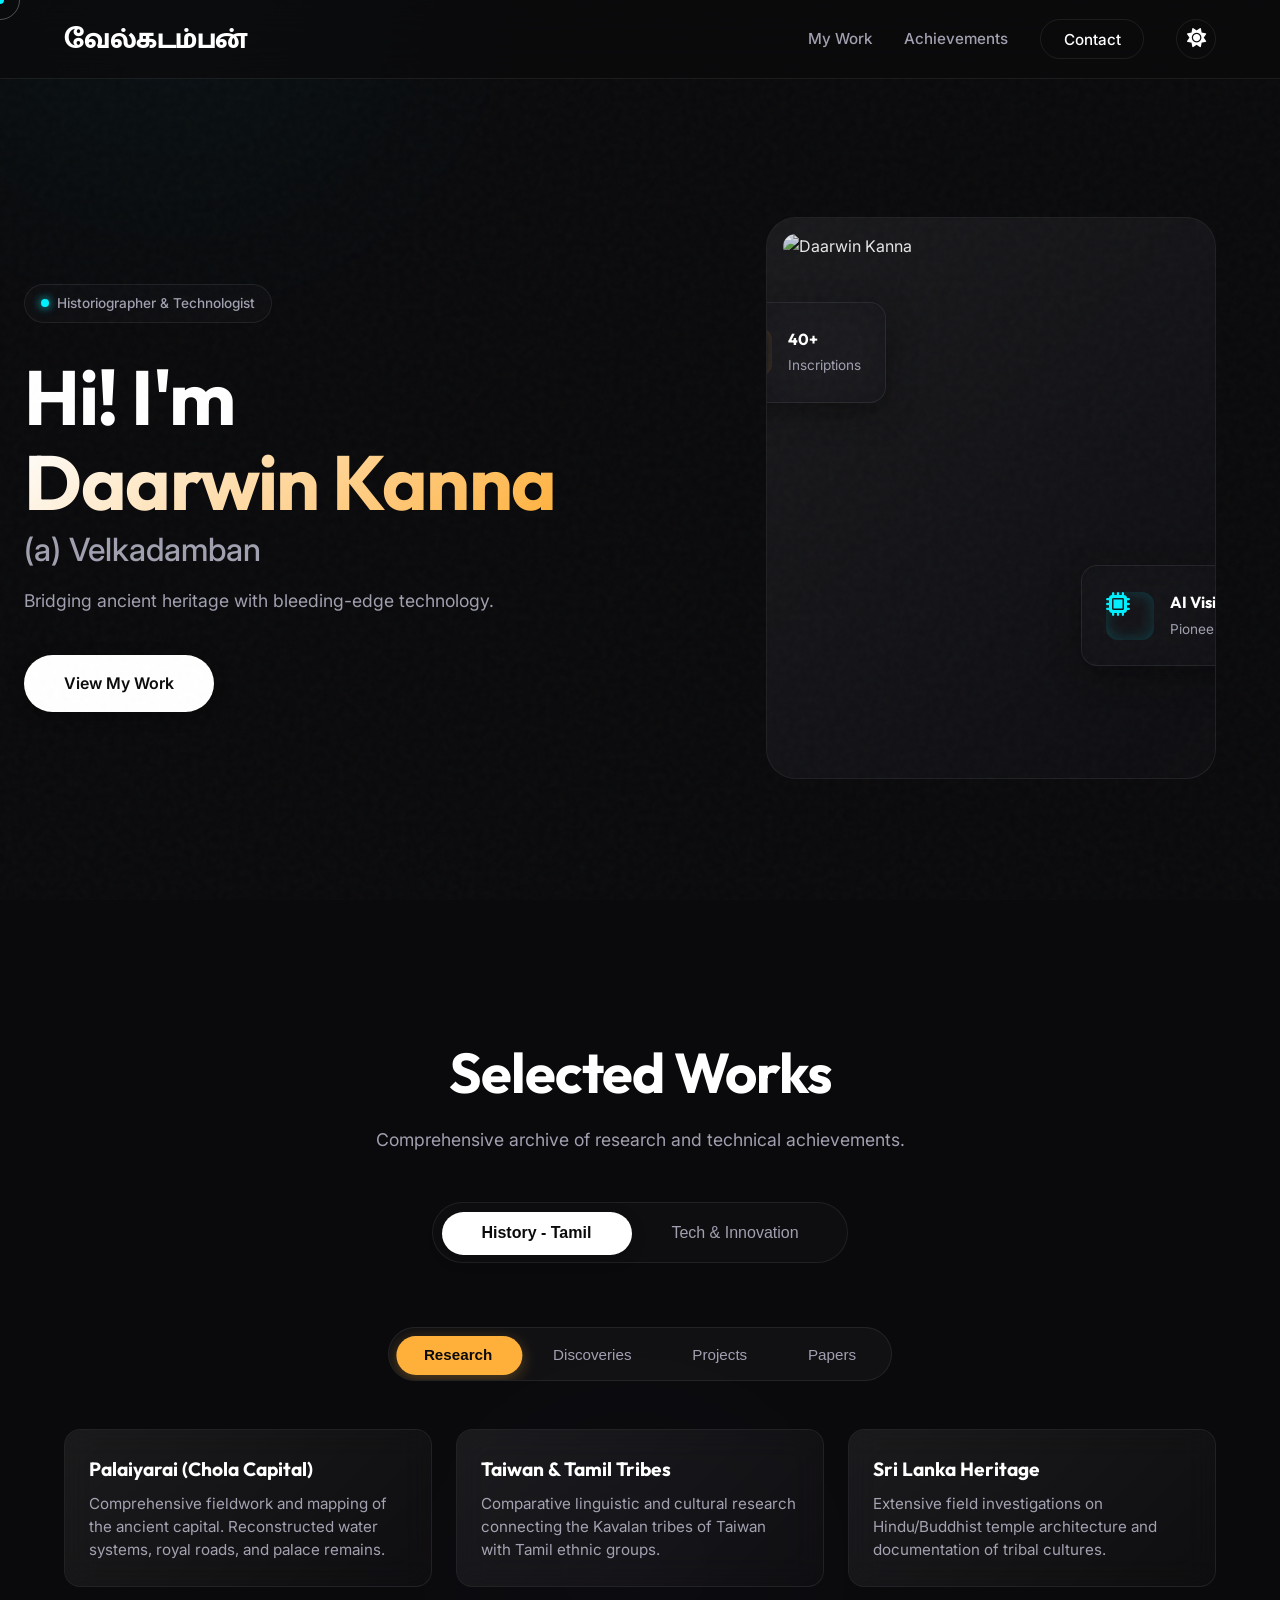
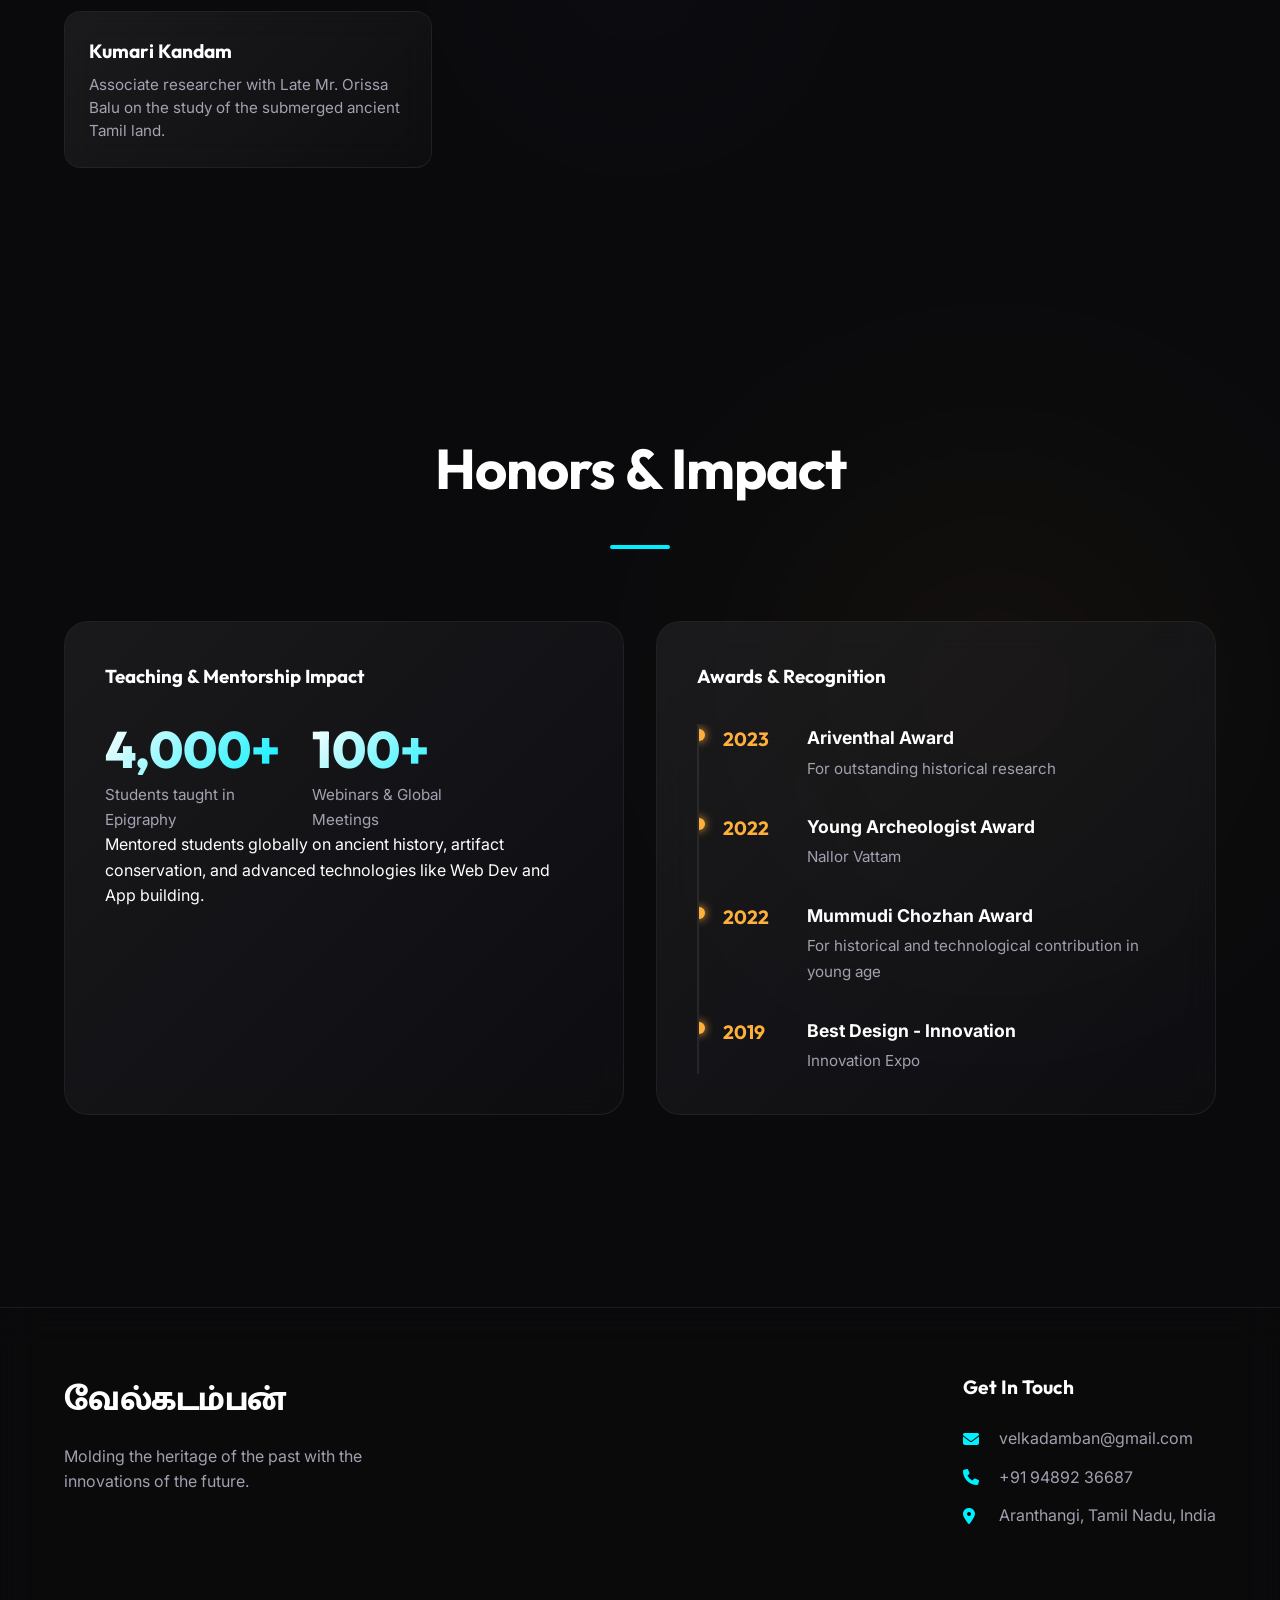
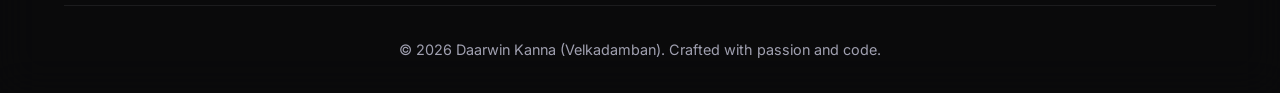
==== index.html @ 3cb2067f "Second Commit" ====
<!DOCTYPE html>
<html lang="en">

<head>
    <meta charset="UTF-8">
    <meta name="viewport" content="width=device-width, initial-scale=1.0">
    <title>Daarwin Kanna | Velkadamban - Historiographer & Technologist</title>
    <meta name="description"
        content="Portfolio of Daarwin Kanna (Velkadamban). M. Archaeology & History, Heritage Conservation, Researcher, Lecturer, and Tech Innovator blending AI and History.">

    <!-- Google Fonts -->
    <link rel="preconnect" href="https://fonts.googleapis.com">
    <link rel="preconnect" href="https://fonts.gstatic.com" crossorigin>
    <link
        href="https://fonts.googleapis.com/css2?family=Inter:wght@300;400;500;600&family=Outfit:wght@400;500;700;800;900&family=Mukta+Malar:wght@800&display=swap"
        rel="stylesheet">

    <!-- Custom CSS -->
    <link rel="stylesheet" href="assets/css/main.css">

    <!-- FontAwesome for Icons -->
    <link rel="stylesheet" href="https://cdnjs.cloudflare.com/ajax/libs/font-awesome/6.4.0/css/all.min.css">
</head>

<body class="dark-theme"> <!-- Default Elite Dark Theme -->
    <!-- Custom Cursor -->
    <div class="cursor-dot"></div>
    <div class="cursor-outline"></div>

    <!-- Background Elements -->
    <div class="bg-shape shape-1"></div>
    <div class="bg-shape shape-2"></div>
    <div class="bg-shape shape-3"></div>
    <div class="noise-overlay"></div>

    <!-- Navigation -->
    <nav class="glass-nav">
        <div class="nav-container">
            <a href="#" class="logo tamil-brand">
                <span class="brand-text">வேல்கடம்பன்</span>
                <!-- Fallback if they wanted to use an actual image later -->
                <!-- <img src="assets/img/logo.png" class="brand-img" alt="Logo"> -->
            </a>

            <button class="mobile-toggle" id="mobile-toggle">
                <i class="fa-solid fa-bars"></i>
            </button>

            <ul class="nav-links" id="nav-wrapper">
                <li><a href="#portfolio" class="nav-link">My Work</a></li>
                <li><a href="#achievements" class="nav-link">Achievements</a></li>
                <li><a href="#contact" class="nav-link btn-contact">Contact</a></li>
                <!-- Theme Toggle Button -->
                <li>
                    <button id="theme-toggle" class="theme-toggle magnetic" aria-label="Toggle Theme">
                        <i class="fa-solid fa-moon dark-icon"></i>
                        <i class="fa-solid fa-sun light-icon"></i>
                    </button>
                </li>
            </ul>
        </div>
    </nav>

    <!-- Hero Section -->
    <section class="hero" id="home">
        <div class="hero-content fade-in-up">
            <div class="subtitle-badge">
                <span class="badge-dot"></span>
                Historiographer & Technologist
            </div>
            <h1 class="hero-title">
                Hi! I'm <br>
                <span class="text-gradient-gold">Daarwin Kanna</span> <br>
                <span class="hero-aka">(a) Velkadamban</span>
            </h1>
            <p class="hero-desc">
                Bridging ancient heritage with bleeding-edge technology.
            </p>
            <div class="hero-actions">
                <a href="#portfolio" class="btn btn-primary magnetic">View My Work</a>
            </div>
        </div>

        <!-- Profile Picture & Abstract Graphic -->
        <div class="hero-visual fade-in">
            <div class="profile-container glass-panel">
                <!-- IMPORTANT: Replace the src below with your actual image path when ready. Ex: assets/img/profile.jpg -->
                <img src="https://images.unsplash.com/photo-1507003211169-0a1dd7228f2d?ixlib=rb-4.0.3&auto=format&fit=crop&w=800&q=80"
                    alt="Daarwin Kanna" class="profile-img">

                <div class="floating-badge badge-1 glass-card">
                    <i class="fa-solid fa-scroll card-icon gold-icon"></i>
                    <div>
                        <span class="card-title">40+</span>
                        <span class="card-sub">Inscriptions</span>
                    </div>
                </div>
                <div class="floating-badge badge-2 glass-card">
                    <i class="fa-solid fa-microchip card-icon teal-icon"></i>
                    <div>
                        <span class="card-title">AI Vision</span>
                        <span class="card-sub">Pioneer</span>
                    </div>
                </div>
            </div>
        </div>
    </section>


    <!-- Portfolio Section with Tabs -->
    <section class="portfolio-section section-padding" id="portfolio">
        <div class="container reveal">
            <div class="section-header center">
                <h2 class="section-title">Selected Works</h2>
                <p class="section-subtitle">Comprehensive archive of research and technical achievements.</p>
            </div>

            <!-- Tab Toggle Buttons -->
            <div class="portfolio-tabs magnetic-nav">
                <button class="tab-btn active" id="history-tab" data-target="history-content" data-group="main">
                    History - Tamil
                </button>
                <button class="tab-btn" id="tech-tab" data-target="tech-content" data-group="main">
                    Tech & Innovation
                </button>
            </div>

            <!-- HISTORY MAIN CONTENT -->
            <div class="tab-content active" id="history-content" data-group="main">
                <!-- History Sub Tabs -->
                <div class="sub-tabs-container">
                    <button class="tab-btn sub-tab-btn active" data-target="hist-research"
                        data-group="history-subs">Research</button>
                    <button class="tab-btn sub-tab-btn" data-target="hist-discoveries"
                        data-group="history-subs">Discoveries</button>
                    <button class="tab-btn sub-tab-btn" data-target="hist-projects"
                        data-group="history-subs">Projects</button>
                    <button class="tab-btn sub-tab-btn" data-target="hist-papers"
                        data-group="history-subs">Papers</button>
                </div>

                <!-- History Sub Contents -->
                <div class="tab-content active" id="hist-research" data-group="history-subs">
                    <div class="elite-list-grid">
                        <div class="elite-list-item glass-panel">
                            <h4>Palaiyarai (Chola Capital)</h4>
                            <p>Comprehensive fieldwork and mapping of the ancient capital. Reconstructed water systems,
                                royal roads, and palace remains.</p>
                        </div>
                        <div class="elite-list-item glass-panel">
                            <h4>Taiwan & Tamil Tribes</h4>
                            <p>Comparative linguistic and cultural research connecting the Kavalan tribes of Taiwan with
                                Tamil ethnic groups.</p>
                        </div>
                        <div class="elite-list-item glass-panel">
                            <h4>Sri Lanka Heritage</h4>
                            <p>Extensive field investigations on Hindu/Buddhist temple architecture and documentation of
                                tribal cultures.</p>
                        </div>
                        <div class="elite-list-item glass-panel">
                            <h4>Kumari Kandam</h4>
                            <p>Associate researcher with Late Mr. Orissa Balu on the study of the submerged ancient
                                Tamil land.</p>
                        </div>
                    </div>
                </div>

                <div class="tab-content" id="hist-discoveries" data-group="history-subs">
                    <div class="elite-list-grid">
                        <div class="elite-list-item glass-panel">
                            <h4>40+ Unrecorded Epigraphs</h4>
                            <p>Discovered inscriptions at Thiruppurambiyam, Tanjore Manambuchavadi, Pattukottai
                                Soorapallam, and more.</p>
                        </div>
                        <div class="elite-list-item glass-panel">
                            <h4>Nathamalai Sluice</h4>
                            <p>Identified and documented 11 distinct inscriptions on the large sluice at Nathamalai.</p>
                        </div>
                        <div class="elite-list-item glass-panel">
                            <h4>Excavation Sites</h4>
                            <p>Identified 650+ potential archaeological sites across Tamil Nadu and Northern Sri Lanka.
                            </p>
                        </div>
                        <div class="elite-list-item glass-panel">
                            <h4>Paleontological Mapping</h4>
                            <p>Mapped sites in Ariyalur and Perambalur districts, analyzing industrial impact on
                                heritage.</p>
                        </div>
                    </div>
                </div>

                <div class="tab-content" id="hist-projects" data-group="history-subs">
                    <div class="elite-list-grid">
                        <div class="elite-list-item glass-panel">
                            <h4>Palm Manuscript Digitization</h4>
                            <p>Preserved 'Yaanai Maruthuvam' (Elephant Medicine) and 'Vaindanai' songs through high-res
                                digitization.</p>
                        </div>
                        <div class="elite-list-item glass-panel">
                            <h4>3D Artifact Modeling</h4>
                            <p>Created 3D digital twins of artifacts discovered in Palaiyarai for conservation and
                                study.</p>
                        </div>
                    </div>
                </div>

                <div class="tab-content" id="hist-papers" data-group="history-subs">
                    <div class="elite-list-grid">
                        <div class="elite-list-item glass-panel">
                            <h4>Palaiyarai: The Forgotten Capital</h4>
                            <p>Authored a forthcoming research book on the historical significance of the Chola city.
                            </p>
                        </div>
                        <div class="elite-list-item glass-panel">
                            <h4>Ancient Tamil Digits AI</h4>
                            <p>Published research on recognizing 10th-century Tamil numbers using Convolutional Neural
                                Networks.</p>
                        </div>
                    </div>
                </div>
            </div>

            <!-- TECH MAIN CONTENT -->
            <div class="tab-content" id="tech-content" data-group="main">
                <!-- Tech Sub Tabs -->
                <div class="sub-tabs-container">
                    <button class="tab-btn sub-tab-btn active" data-target="tech-software"
                        data-group="tech-subs">Software</button>
                    <button class="tab-btn sub-tab-btn" data-target="tech-hardware"
                        data-group="tech-subs">Hardware</button>
                </div>

                <!-- SOFTWARE Sub Content -->
                <div class="tab-content active" id="tech-software" data-group="tech-subs">
                    <!-- Deep Nested Tabs for Software -->
                    <div class="sub-sub-tabs-container">
                        <button class="tab-btn pill-btn active" data-target="soft-papers"
                            data-group="soft-subs">Papers</button>
                        <button class="tab-btn pill-btn" data-target="soft-projects"
                            data-group="soft-subs">Projects</button>
                    </div>

                    <div class="tab-content active" id="soft-papers" data-group="soft-subs">
                        <div class="elite-list-item glass-panel small-padding">
                            <h5>Ancient Tamil Digits Recognition using CNN</h5>
                            <span class="meta-tag">DOI:10.1063/5.0224624</span>
                            <p>Developed a Deep Learning model with TensorFlow/Keras to read inscriptions.</p>
                        </div>
                    </div>

                    <div class="tab-content" id="soft-projects" data-group="soft-subs">
                        <div class="elite-list-grid">
                            <div class="elite-list-item glass-panel small-padding">
                                <h5>Tamil Numeral & Measurement App</h5>
                                <p>First Android app on PlayStore featuring ancient Tamil fractions and numerals.</p>
                            </div>
                            <div class="elite-list-item glass-panel small-padding">
                                <h5>Open Source Python Libraries</h5>
                                <p>Published libraries for converting modern units to ancient Tamil measurement systems.
                                </p>
                            </div>
                            <div class="elite-list-item glass-panel small-padding">
                                <h5>Jigsaw Puzzle Game</h5>
                                <p>Educational game featuring Tamil lifestyle imagery for diaspora children.</p>
                            </div>
                            <div class="elite-list-item glass-panel small-padding">
                                <h5>Web Development</h5>
                                <p>Developed 30+ websites for international clients under 'VaanKon'.</p>
                            </div>
                        </div>
                    </div>
                </div>

                <!-- HARDWARE Sub Content -->
                <div class="tab-content" id="tech-hardware" data-group="tech-subs">
                    <!-- Deep Nested Tabs for Hardware -->
                    <div class="sub-sub-tabs-container">
                        <button class="tab-btn pill-btn active" data-target="hard-papers"
                            data-group="hard-subs">Papers</button>
                        <button class="tab-btn pill-btn" data-target="hard-projects"
                            data-group="hard-subs">Projects</button>
                    </div>

                    <div class="tab-content active" id="hard-papers" data-group="hard-subs">
                        <div class="empty-state">
                            <span>Hardware research details documented within project reports.</span>
                        </div>
                    </div>

                    <div class="tab-content" id="hard-projects" data-group="hard-subs">
                        <div class="elite-list-grid">
                            <div class="elite-list-item glass-panel small-padding">
                                <h5>IoT Solar Trackers</h5>
                                <p>Designed intelligent solar tracking systems for optimized energy efficiency.</p>
                            </div>
                            <div class="elite-list-item glass-panel small-padding">
                                <h5>Fire-Fighting Robots</h5>
                                <p>Autonomous robotics systems designed for hazard detection and suppression.</p>
                            </div>
                            <div class="elite-list-item glass-panel small-padding">
                                <h5>Nano Satellites</h5>
                                <p>Development and educational mentorship on small-scale satellite systems.</p>
                            </div>
                            <div class="elite-list-item glass-panel small-padding">
                                <h5>OpenCV Systems</h5>
                                <p>Computer vision hardware implementations for real-time tracking.</p>
                            </div>
                        </div>
                    </div>
                </div>
            </div>
        </div>
    </section>

    <!-- Achievements & Awards Section -->
    <section class="awards section-padding" id="achievements">
        <div class="container reveal">
            <div class="section-header center">
                <h2 class="section-title">Honors & Impact</h2>
                <div class="line"></div>
            </div>

            <div class="split-layout">
                <div class="split-col glass-panel">
                    <h3>Teaching & Mentorship Impact</h3>
                    <div class="metrics">
                        <div class="metric">
                            <span class="metric-number text-gradient-teal">4,000+</span>
                            <span class="metric-label">Students taught in Epigraphy</span>
                        </div>
                        <div class="metric">
                            <span class="metric-number text-gradient-teal">100+</span>
                            <span class="metric-label">Webinars & Global Meetings</span>
                        </div>
                    </div>
                    <p class="mt-4">Mentored students globally on ancient history, artifact conservation, and advanced
                        technologies like Web Dev and App building.</p>
                </div>

                <div class="split-col glass-panel awards-col">
                    <h3>Awards & Recognition</h3>
                    <ul class="award-list">
                        <li>
                            <div class="award-year">2023</div>
                            <div class="award-info">
                                <strong>Ariventhal Award</strong>
                                <span>For outstanding historical research</span>
                            </div>
                        </li>
                        <li>
                            <div class="award-year">2022</div>
                            <div class="award-info">
                                <strong>Young Archeologist Award</strong>
                                <span>Nallor Vattam</span>
                            </div>
                        </li>
                        <li>
                            <div class="award-year">2022</div>
                            <div class="award-info">
                                <strong>Mummudi Chozhan Award</strong>
                                <span>For historical and technological contribution in young age</span>
                            </div>
                        </li>
                        <li>
                            <div class="award-year">2019</div>
                            <div class="award-info">
                                <strong>Best Design - Innovation</strong>
                                <span>Innovation Expo</span>
                            </div>
                        </li>
                    </ul>
                </div>
            </div>
        </div>
    </section>

    <!-- Footer -->
    <footer id="contact" class="glass-footer">
        <div class="container">
            <div class="footer-content">
                <div class="footer-brand">
                    <h2 class="tamil-brand">
                        <span class="brand-text">வேல்கடம்பன்</span>
                        <!-- <img src="assets/img/logo.png" class="brand-img" alt="Logo"> -->
                    </h2>
                    <p>Molding the heritage of the past with the innovations of the future.</p>
                </div>
                <div class="footer-contact">
                    <h4>Get In Touch</h4>
                    <a href="mailto:velkadamban@gmail.com" class="contact-link"><i class="fa-solid fa-envelope"></i>
                        velkadamban@gmail.com</a>
                    <a href="tel:+919489236687" class="contact-link"><i class="fa-solid fa-phone"></i> +91 94892
                        36687</a>
                    <span class="contact-link"><i class="fa-solid fa-location-dot"></i> Aranthangi, Tamil Nadu,
                        India</span>
                </div>
            </div>
            <div class="footer-bottom">
                <p>&copy; 2026 Daarwin Kanna (Velkadamban). Crafted with passion and code.</p>
            </div>
        </div>
    </footer>

    <script src="assets/js/main.js"></script>
</body>

</html>
---- assets/css/main.css ----
/* CSS Variables & Theme Configuration */
:root {
    /* Elite Dark Theme (Default) */
    --bg-base: #0a0a0c;
    --bg-surface: rgba(20, 20, 25, 0.4);
    --bg-surface-hover: rgba(30, 30, 40, 0.6);
    --glass-border: rgba(255, 255, 255, 0.08);
    --glass-border-hover: rgba(255, 255, 255, 0.15);

    --text-primary: #ffffff;
    --text-secondary: #a0a0b0;

    --accent-teal: #00f0ff;
    --accent-gold: #ffb03a;
    --accent-purple: #8b5cf6;

    --nav-bg: rgba(10, 10, 12, 0.7);
    --footer-bg: rgba(10, 10, 12, 0.8);

    --shadow-color: rgba(0, 0, 0, 0.4);

    --font-heading: 'Outfit', sans-serif;
    --font-body: 'Inter', sans-serif;

    --transition-smooth: all 0.4s cubic-bezier(0.16, 1, 0.3, 1);
    --radius-lg: 24px;
    --radius-md: 16px;
}

/* Light Theme Variables */
.light-theme {
    --bg-base: #f8f9fa;
    --bg-surface: rgba(255, 255, 255, 0.6);
    --bg-surface-hover: rgba(255, 255, 255, 0.9);
    --glass-border: rgba(0, 0, 0, 0.06);
    --glass-border-hover: rgba(0, 0, 0, 0.15);

    --text-primary: #1a1a1e;
    --text-secondary: #4a4a58;

    --accent-teal: #00a4b0;
    --accent-gold: #db8a10;
    --accent-purple: #6a3cca;

    --nav-bg: rgba(255, 255, 255, 0.7);
    --footer-bg: rgba(240, 240, 245, 0.8);

    --shadow-color: rgba(0, 0, 0, 0.08);
}

/* Reset & Base Styles */
* {
    margin: 0;
    padding: 0;
    box-sizing: border-box;
}

/* Enable custom cursor only on non-touch devices */
@media (pointer: fine) {
    * {
        cursor: none;
    }
}

html {
    scroll-behavior: smooth;
    overflow-x: hidden;
}

body {
    background-color: var(--bg-base);
    color: var(--text-primary);
    font-family: var(--font-body);
    line-height: 1.6;
    overflow-x: hidden;
    position: relative;
    -webkit-font-smoothing: antialiased;
    transition: background-color 0.5s ease, color 0.5s ease;
}

/* Background Effects */
.noise-overlay {
    position: fixed;
    top: 0;
    left: 0;
    width: 100vw;
    height: 100vh;
    pointer-events: none;
    z-index: 50;
    opacity: 0.03;
    background-image: url('data:image/svg+xml,%3Csvg viewBox="0 0 200 200" xmlns="http://www.w3.org/2000/svg"%3E%3Cfilter id="noiseFilter"%3E%3CfeTurbulence type="fractalNoise" baseFrequency="0.65" numOctaves="3" stitchTiles="stitch"/%3E%3C/filter%3E%3Crect width="100%25" height="100%25" filter="url(%23noiseFilter)"/%3E%3C/svg%3E');
}

.light-theme .noise-overlay {
    opacity: 0.05;
    mix-blend-mode: multiply;
}

.bg-shape {
    position: absolute;
    filter: blur(120px);
    border-radius: 50%;
    z-index: -1;
    opacity: 0.4;
    animation: float 20s infinite alternate;
}

.light-theme .bg-shape {
    opacity: 0.25;
    filter: blur(100px);
}

.shape-1 {
    top: -10%;
    left: -10%;
    width: 60vw;
    height: 60vw;
    max-width: 600px;
    max-height: 600px;
    background: radial-gradient(circle, rgba(0, 240, 255, 0.15) 0%, transparent 70%);
}

.shape-2 {
    bottom: 20%;
    right: -5%;
    width: 70vw;
    height: 70vw;
    max-width: 700px;
    max-height: 700px;
    background: radial-gradient(circle, rgba(255, 176, 58, 0.15) 0%, transparent 70%);
    animation-delay: -5s;
}

.shape-3 {
    top: 40%;
    left: 30%;
    width: 50vw;
    height: 50vw;
    max-width: 500px;
    max-height: 500px;
    background: radial-gradient(circle, rgba(139, 92, 246, 0.1) 0%, transparent 70%);
    animation-delay: -10s;
}

@keyframes float {
    0% {
        transform: translate(0, 0);
    }

    100% {
        transform: translate(50px, 50px);
    }
}

/* Custom Cursor */
.cursor-dot,
.cursor-outline {
    position: fixed;
    top: 0;
    left: 0;
    transform: translate(-50%, -50%);
    border-radius: 50%;
    z-index: 9999;
    pointer-events: none;
}

.cursor-dot {
    width: 8px;
    height: 8px;
    background-color: var(--accent-teal);
    transition: width 0.2s, height 0.2s, background-color 0.2s;
}

.cursor-outline {
    width: 40px;
    height: 40px;
    border: 1px solid rgba(150, 150, 150, 0.5);
    transition: width 0.2s, height 0.2s, background-color 0.2s, border-color 0.2s;
}

@media (max-width: 768px),
(pointer: coarse) {

    .cursor-dot,
    .cursor-outline {
        display: none !important;
    }
}

/* Typography Enhancements */
h1,
h2,
h3,
h4,
.font-heading {
    font-family: var(--font-heading);
    font-weight: 700;
}

.text-gradient-teal {
    background: linear-gradient(135deg, var(--text-primary) 0%, var(--accent-teal) 100%);
    -webkit-background-clip: text;
    background-clip: text;
    -webkit-text-fill-color: transparent;
}

.text-gradient-gold {
    background: linear-gradient(135deg, var(--text-primary) 0%, var(--accent-gold) 100%);
    -webkit-background-clip: text;
    background-clip: text;
    -webkit-text-fill-color: transparent;
}

/* Custom Tamil Logo */
.tamil-brand {
    text-decoration: none;
    display: inline-flex;
    align-items: center;
    gap: 0.5rem;
}

.brand-text {
    font-family: 'ATM 403', 'Mukta Malar', var(--font-heading);
    font-weight: 800;
    font-size: 1.8rem;
    letter-spacing: -0.5px;
    color: var(--text-primary);
    transition: var(--transition-smooth);
}

.footer-brand .brand-text {
    font-size: 2.2rem;
}

/* Fallback Image rules in case they decide to drop a logo.png inside assets/img/ later */
.brand-img {
    height: 40px;
    width: auto;
    object-fit: contain;
    transition: var(--transition-smooth);
    display: none;
    /* change inline to block/flex if they supply the image */
}

/* Automatically inverts the image for light mode if it's a white/light logo */
.light-theme .brand-img {
    filter: invert(1);
}

/* Layout Classes */
.container {
    max-width: 1200px;
    margin: 0 auto;
    padding: 0 1.5rem;
}

.section-padding {
    padding: 6rem 0;
}

@media (min-width: 768px) {
    .section-padding {
        padding: 8rem 0;
    }
}

/* Glassmorphism Classes */
.glass-panel {
    background: var(--bg-surface);
    backdrop-filter: blur(16px);
    -webkit-backdrop-filter: blur(16px);
    border: 1px solid var(--glass-border);
    border-radius: var(--radius-lg);
    padding: 2.5rem;
    position: relative;
    overflow: hidden;
    transition: var(--transition-smooth);
}

.glass-panel::before {
    content: '';
    position: absolute;
    top: 0;
    left: 0;
    width: 100%;
    height: 100%;
    background: linear-gradient(135deg, rgba(255, 255, 255, 0.05) 0%, transparent 100%);
    pointer-events: none;
}

.light-theme .glass-panel::before {
    background: linear-gradient(135deg, rgba(255, 255, 255, 0.5) 0%, transparent 100%);
}

.glass-panel:hover {
    background: var(--bg-surface-hover);
    border-color: var(--glass-border-hover);
    transform: translateY(-5px);
    box-shadow: 0 20px 40px var(--shadow-color);
}

.glass-card {
    background: var(--bg-surface);
    backdrop-filter: blur(20px);
    border: 1px solid var(--glass-border);
    border-radius: var(--radius-md);
    padding: 1.5rem;
    box-shadow: 0 10px 30px var(--shadow-color);
}

/* Navigation */
.glass-nav {
    position: fixed;
    top: 0;
    width: 100%;
    z-index: 100;
    background: var(--nav-bg);
    backdrop-filter: blur(20px);
    -webkit-backdrop-filter: blur(20px);
    border-bottom: 1px solid var(--glass-border);
    padding: 1rem 0;
    transition: var(--transition-smooth);
}

.nav-container {
    max-width: 1200px;
    margin: 0 auto;
    padding: 0 1.5rem;
    display: flex;
    justify-content: space-between;
    align-items: center;
}

.logo {
    font-family: var(--font-heading);
    font-weight: 800;
    font-size: 1.5rem;
    color: var(--text-primary);
    text-decoration: none;
    letter-spacing: -0.5px;
    z-index: 101;
}

.logo .dot {
    color: var(--accent-teal);
}

.nav-links {
    display: flex;
    gap: 2rem;
    align-items: center;
    list-style: none;
    transition: var(--transition-smooth);
}

.nav-link {
    color: var(--text-secondary);
    text-decoration: none;
    font-weight: 500;
    font-size: 0.95rem;
    transition: var(--transition-smooth);
    position: relative;
}

.nav-link:hover {
    color: var(--text-primary);
}

.btn-contact {
    padding: 0.6rem 1.4rem;
    background: transparent;
    border: 1px solid var(--glass-border);
    border-radius: 100px;
    color: var(--text-primary);
}

.btn-contact:hover {
    background: var(--accent-teal);
    color: #000;
    border-color: var(--accent-teal);
    box-shadow: 0 0 20px rgba(0, 240, 255, 0.4);
}

.light-theme .btn-contact:hover {
    color: #fff;
}

/* Theme & Mobile Toggle */
.theme-toggle,
.mobile-toggle {
    background: transparent;
    border: none;
    outline: none;
    color: var(--text-primary);
    font-size: 1.2rem;
    display: flex;
    align-items: center;
    justify-content: center;
    width: 40px;
    height: 40px;
    border-radius: 50%;
    border: 1px solid var(--glass-border);
    transition: var(--transition-smooth);
    z-index: 101;
}

.theme-toggle:hover {
    background: var(--bg-surface-hover);
}

.dark-theme .dark-icon {
    display: none;
}

.light-theme .light-icon {
    display: none;
}

.mobile-toggle {
    display: none;
}

/* Sections Configuration */
.section-header {
    margin-bottom: 3rem;
}

.section-header.center {
    text-align: center;
    display: flex;
    flex-direction: column;
    align-items: center;
}

.section-title {
    font-size: clamp(2.5rem, 5vw, 3.5rem);
    margin-bottom: 0.5rem;
    letter-spacing: -1px;
}

.section-subtitle {
    color: var(--text-secondary);
    font-size: 1.1rem;
    max-width: 600px;
    margin: 0 auto;
}

.line {
    width: 60px;
    height: 4px;
    background: var(--accent-teal);
    margin: 1.5rem 0;
    border-radius: 2px;
}

.field-badge {
    display: inline-block;
    padding: 0.3rem 0.8rem;
    border-radius: 100px;
    font-size: 0.8rem;
    font-weight: 700;
    text-transform: uppercase;
    letter-spacing: 1px;
    margin-bottom: 1rem;
}

.gold-badge {
    background: rgba(255, 176, 58, 0.1);
    color: var(--accent-gold);
    border: 1px solid rgba(255, 176, 58, 0.3);
}

.teal-badge {
    background: rgba(0, 240, 255, 0.1);
    color: var(--accent-teal);
    border: 1px solid rgba(0, 240, 255, 0.3);
}

/* Buttons */
.btn {
    display: inline-flex;
    align-items: center;
    justify-content: center;
    padding: 1rem 2.5rem;
    border-radius: 100px;
    font-weight: 600;
    text-decoration: none;
    transition: var(--transition-smooth);
    position: relative;
    overflow: hidden;
    z-index: 1;
}

.btn-primary {
    background: var(--text-primary);
    color: var(--bg-base);
    box-shadow: 0 4px 15px var(--shadow-color);
}

.btn-primary:hover {
    transform: scale(1.03);
    box-shadow: 0 8px 25px var(--shadow-color);
}

.btn-secondary {
    background: transparent;
    color: var(--text-primary);
    border: 1px solid var(--glass-border);
    backdrop-filter: blur(10px);
}

.btn-secondary:hover {
    background: var(--bg-surface-hover);
    border-color: var(--glass-border-hover);
}

/* Hero Section */
.hero {
    min-height: 100vh;
    display: flex;
    align-items: center;
    position: relative;
    padding-top: 6rem;
    max-width: 1400px;
    margin: 0 auto;
    padding-inline: 1.5rem;
    gap: 4rem;
}

.hero-content {
    flex: 1.2;
    z-index: 2;
}

.subtitle-badge {
    display: inline-flex;
    align-items: center;
    gap: 0.5rem;
    padding: 0.5rem 1rem;
    background: var(--bg-surface);
    border: 1px solid var(--glass-border);
    border-radius: 100px;
    font-size: 0.85rem;
    font-weight: 500;
    color: var(--text-secondary);
    margin-bottom: 2rem;
}

.badge-dot {
    width: 8px;
    height: 8px;
    background: var(--accent-teal);
    border-radius: 50%;
    box-shadow: 0 0 10px var(--accent-teal);
}

.hero-title {
    font-size: clamp(3rem, 6vw, 5rem);
    line-height: 1.1;
    margin-bottom: 1.2rem;
    letter-spacing: -1.5px;
}

.hero-desc {
    font-size: 1.1rem;
    color: var(--text-secondary);
    margin-bottom: 2.5rem;
    max-width: 550px;
}

.hero-actions {
    display: flex;
    gap: 1rem;
    flex-wrap: wrap;
}

/* Profile Visual */
.hero-visual {
    flex: 1;
    position: relative;
    display: flex;
    justify-content: center;
    align-items: center;
}

.profile-container {
    width: 100%;
    max-width: 450px;
    aspect-ratio: 4/5;
    padding: 1rem;
    border-radius: 30px;
    position: relative;
    transform-style: preserve-3d;
}

.profile-img {
    width: 100%;
    height: 100%;
    object-fit: cover;
    border-radius: 20px;
    filter: grayscale(20%) brightness(0.9);
    transition: var(--transition-smooth);
}

.profile-container:hover .profile-img {
    filter: none;
    transform: scale(1.02);
}

.light-theme .profile-img {
    filter: none;
}

.floating-badge {
    position: absolute;
    display: flex;
    align-items: center;
    gap: 1rem;
    white-space: nowrap;
    animation: float-element 5s infinite ease-in-out alternate;
}

.badge-1 {
    top: 15%;
    left: -15%;
    animation-delay: 0s;
}

.badge-2 {
    bottom: 20%;
    right: -10%;
    animation-delay: -2.5s;
}

.card-icon {
    font-size: 1.5rem;
    width: 48px;
    height: 48px;
    display: flex;
    align-items: center;
    justify-content: center;
    border-radius: 12px;
    background: var(--bg-surface);
}

.gold-icon {
    color: var(--accent-gold);
    box-shadow: inset 0 0 15px rgba(255, 176, 58, 0.2);
}

.teal-icon {
    color: var(--accent-teal);
    box-shadow: inset 0 0 15px rgba(0, 240, 255, 0.2);
}

.card-title {
    font-weight: 700;
    font-family: var(--font-heading);
    display: block;
    color: var(--text-primary);
}

.card-sub {
    font-size: 0.85rem;
    color: var(--text-secondary);
}

@keyframes float-element {
    0% {
        transform: translateY(0);
    }

    100% {
        transform: translateY(-15px);
    }
}

/* About Grid */
.about-grid {
    display: grid;
    grid-template-columns: 1.5fr 1fr;
    gap: 2rem;
}

.about-text h3 {
    font-size: clamp(1.8rem, 3vw, 2.2rem);
    margin-bottom: 0.5rem;
}

.about-text .role {
    color: var(--accent-teal);
    font-weight: 500;
    margin-bottom: 1.5rem;
}

.education-list {
    list-style: none;
    margin-top: 2.5rem;
    display: flex;
    flex-direction: column;
    gap: 1.5rem;
}

.education-list li {
    display: flex;
    gap: 1.2rem;
    align-items: flex-start;
}

.edu-icon {
    background: var(--bg-surface);
    border: 1px solid var(--glass-border);
    width: 50px;
    height: 50px;
    display: flex;
    justify-content: center;
    align-items: center;
    border-radius: 50%;
    color: var(--text-secondary);
    font-size: 1.2rem;
}

.edu-details strong {
    display: block;
    font-size: 1.1rem;
    color: var(--text-primary);
    margin-bottom: 0.2rem;
}

.edu-details span {
    font-size: 0.9rem;
    color: var(--text-secondary);
}

.roles-grid {
    display: flex;
    flex-direction: column;
    gap: 1.5rem;
}

.role-card {
    display: flex;
    flex-direction: column;
    height: 100%;
}

.role-card h4 {
    font-size: 1.4rem;
    margin: 1rem 0 0.5rem;
}

.role-title {
    align-self: flex-start;
    padding: 0.3rem 0.8rem;
    background: var(--bg-surface);
    border: 1px solid var(--glass-border);
    border-radius: 100px;
    font-size: 0.85rem;
    margin-bottom: 1rem;
}

.role-icon {
    font-size: 2rem;
    margin-bottom: 1rem;
}

.teal-glow {
    color: var(--accent-teal);
}

.gold-glow {
    color: var(--accent-gold);
}

/* Portfolio Grids */
.portfolio-grid {
    display: grid;
    grid-template-columns: repeat(auto-fit, minmax(280px, 1fr));
    gap: 1.5rem;
}

.portfolio-card {
    display: flex;
    flex-direction: column;
    padding: 2rem;
}

.card-top {
    margin-bottom: 1.5rem;
}

.card-top i {
    font-size: 2.5rem;
    margin-bottom: 1rem;
    display: inline-block;
}

.card-top h3 {
    font-size: 1.4rem;
    line-height: 1.3;
}

.portfolio-card p {
    color: var(--text-secondary);
    margin-bottom: 1.5rem;
    flex-grow: 1;
}

.accent-icon {
    color: var(--text-primary);
    opacity: 0.8;
}

.tech-icon {
    color: var(--accent-teal);
}

.feature-list {
    list-style: none;
    margin-top: auto;
}

.feature-list li {
    color: var(--text-secondary);
    margin-bottom: 0.5rem;
    display: flex;
    align-items: flex-start;
    gap: 0.8rem;
    font-size: 0.9rem;
}

.feature-list i {
    color: var(--accent-gold);
    font-size: 0.8rem;
    margin-top: 5px;
}

.tech-stack {
    display: flex;
    flex-wrap: wrap;
    gap: 0.5rem;
    margin-top: auto;
}

/* Elite Grid Layout */
.elite-grid {
    display: grid;
    grid-template-columns: repeat(3, 1fr);
    gap: 1.5rem;
    grid-auto-rows: minmax(200px, auto);
}

.elite-card {
    background: var(--bg-surface);
    border: 1px solid var(--glass-border);
    border-radius: var(--radius-lg);
    padding: 2.5rem;
    position: relative;
    overflow: hidden;
    transition: var(--transition-smooth);
    display: flex;
    flex-direction: column;
}

.elite-card.large-card {
    grid-column: span 2;
    grid-row: span 2;
    padding: 3.5rem;
    justify-content: flex-end;
}

.elite-card:hover {
    transform: translateY(-8px);
    box-shadow: 0 30px 60px -12px var(--shadow-color);
}

/* Card Themes */
.gold-theme:hover {
    border-color: rgba(255, 176, 58, 0.4);
}

.gold-theme .card-bg-icon {
    color: rgba(255, 176, 58, 0.05);
}

.gold-theme .card-category {
    color: var(--accent-gold);
}

.teal-theme:hover {
    border-color: rgba(0, 240, 255, 0.4);
}

.teal-theme .card-bg-icon {
    color: rgba(0, 240, 255, 0.05);
}

.teal-theme .card-category {
    color: var(--accent-teal);
}

.card-bg-icon {
    position: absolute;
    top: -20px;
    right: -20px;
    font-size: 15rem;
    pointer-events: none;
    transition: var(--transition-smooth);
    z-index: 0;
}

.elite-card:hover .card-bg-icon {
    transform: scale(1.1) rotate(5deg);
    opacity: 0.8;
}

.card-content {
    position: relative;
    z-index: 2;
}

.card-category {
    font-size: 0.8rem;
    text-transform: uppercase;
    letter-spacing: 2px;
    font-weight: 700;
    margin-bottom: 0.8rem;
    display: block;
    opacity: 0.9;
}

.elite-card h3 {
    font-size: 1.8rem;
    margin-bottom: 1rem;
    line-height: 1.2;
}

.large-card h3 {
    font-size: 2.5rem;
}

.elite-card p {
    color: var(--text-secondary);
    font-size: 1rem;
    line-height: 1.6;
    margin-bottom: 1.5rem;
}

.large-card p {
    max-width: 80%;
    font-size: 1.1rem;
}

.card-stats {
    display: flex;
    gap: 2rem;
    margin-top: 1rem;
    padding-top: 1.5rem;
    border-top: 1px solid var(--glass-border);
}

.stat {
    display: flex;
    flex-direction: column;
    font-size: 0.9rem;
    color: var(--text-secondary);
}

.stat span {
    font-size: 1.5rem;
    font-weight: 700;
    color: var(--text-primary);
}

.tech-tags {
    display: flex;
    gap: 0.8rem;
    flex-wrap: wrap;
    margin-top: 1rem;
}

.tech-tags span {
    padding: 0.4rem 1rem;
    border-radius: 50px;
    background: rgba(255, 255, 255, 0.05);
    border: 1px solid var(--glass-border);
    font-size: 0.85rem;
    color: var(--text-primary);
}

/* Responsive adjustments for grid */
@media (max-width: 992px) {
    .elite-grid {
        grid-template-columns: 1fr;
    }

    .elite-card.large-card {
        grid-column: span 1;
        grid-row: span 1;
    }
}

/* Portfolio Tabs Settings */
.portfolio-tabs {
    display: flex;
    justify-content: center;
    gap: 0;
    /* Connected tabs */
    margin-bottom: 4rem;
    background: var(--bg-surface);
    padding: 0.5rem;
    border-radius: 100px;
    border: 1px solid var(--glass-border);
    width: fit-content;
    margin-left: auto;
    margin-right: auto;
}

.tab-btn {
    background: transparent;
    border: none;
    border-radius: 100px;
    padding: 0.8rem 2.5rem;
    font-size: 1rem;
    font-weight: 500;
    color: var(--text-secondary);
    transition: var(--transition-smooth);
    position: relative;
    cursor: pointer;
}

.tab-btn:hover {
    color: var(--text-primary);
}

.tab-btn.active {
    background: var(--text-primary);
    color: var(--bg-base);
    box-shadow: 0 4px 20px rgba(0, 0, 0, 0.2);
    font-weight: 600;
}

/* Specific button overrides not needed with new shared class but keeping just in case */
#history-tab.active,
#tech-tab.active {
    /* Reset specific color overrides for the pill style */
    border-color: transparent;
}

.tab-content {
    display: none;
    animation: fadeIn 0.6s cubic-bezier(0.16, 1, 0.3, 1);
}

.tab-content.active {
    display: block;
}

/* SUB TABS CSS */
.sub-tabs-container {
    display: flex;
    justify-content: flex-start;
    background: rgba(255, 255, 255, 0.03);
    border: 1px solid var(--glass-border);
    border-radius: 100px;
    padding: 0.4rem;
    gap: 0.2rem;
    margin-bottom: 3rem;
    max-width: fit-content;
    margin-left: auto;
    margin-right: auto;
    overflow-x: auto;
    -webkit-overflow-scrolling: touch;
    scrollbar-width: none;
    /* Firefox */
}

.sub-tabs-container::-webkit-scrollbar {
    display: none;
    /* Chrome/Safari */
}

.sub-tab-btn {
    background: transparent;
    border: none;
    padding: 0.7rem 1.8rem;
    font-size: 0.95rem;
    color: var(--text-secondary);
    border-radius: 100px;
    cursor: pointer;
    transition: all 0.3s cubic-bezier(0.16, 1, 0.3, 1);
    white-space: nowrap;
}

.sub-tab-btn:hover {
    color: var(--text-primary);
}

.sub-tab-btn.active {
    color: var(--bg-base);
    /* Dark text on bright pill */
    font-weight: 600;
}

/* Custom Toggle Colors */
#history-content .sub-tab-btn.active {
    background: var(--accent-gold);
    box-shadow: 0 4px 15px rgba(255, 176, 58, 0.3);
}

#tech-content .sub-tab-btn.active {
    background: var(--accent-teal);
    box-shadow: 0 4px 15px rgba(0, 240, 255, 0.3);
}

/* SUB SUB TABS (Pills) */
.sub-sub-tabs-container {
    display: flex;
    justify-content: flex-start;
    background: rgba(0, 240, 255, 0.05);
    /* Tech tint */
    border: 1px solid rgba(0, 240, 255, 0.1);
    padding: 0.3rem;
    border-radius: 100px;
    gap: 0.2rem;
    margin-bottom: 2rem;
    max-width: fit-content;
    overflow-x: auto;
    -webkit-overflow-scrolling: touch;
    scrollbar-width: none;
}

.sub-sub-tabs-container::-webkit-scrollbar {
    display: none;
}

.pill-btn {
    border: none;
    padding: 0.5rem 1.4rem;
    border-radius: 100px;
    font-size: 0.85rem;
    background: transparent;
    color: var(--text-secondary);
    cursor: pointer;
    transition: all 0.3s ease;
    white-space: nowrap;
}

.pill-btn:hover {
    color: var(--text-primary);
}

.pill-btn.active {
    color: #000;
    font-weight: 600;
}

/* ========================================================= */
/* ANIMATED TAB SLIDER INDICATOR                             */
/* ========================================================= */
.tab-slider {
    position: absolute;
    left: 0;
    border-radius: 100px;
    z-index: 0;
    /* Behind the button texts */
    transition: transform 0.4s cubic-bezier(0.25, 1, 0.5, 1), width 0.4s cubic-bezier(0.25, 1, 0.5, 1), height 0.4s cubic-bezier(0.25, 1, 0.5, 1);
    pointer-events: none;
    /* Let clicks pass through to buttons */
}

/* Slider Themes */
.tab-slider.slider-main {
    background: var(--text-primary);
    box-shadow: 0 4px 15px rgba(0, 0, 0, 0.2);
}

.tab-slider.slider-gold {
    background: var(--accent-gold);
    box-shadow: 0 4px 15px rgba(255, 176, 58, 0.3);
}

.tab-slider.slider-teal {
    background: var(--accent-teal);
    box-shadow: 0 4px 15px rgba(0, 240, 255, 0.3);
}

/* Strip existing active background colors as slider takes over */
.tab-btn.active {
    color: var(--bg-base) !important;
    background: transparent !important;
    box-shadow: none !important;
}

#history-content .sub-tab-btn.active,
#tech-content .sub-tab-btn.active,
.pill-btn.active {
    background: transparent !important;
    box-shadow: none !important;
    color: var(--bg-base) !important;
}

.tab-btn {
    z-index: 2;
    /* Keep button texts floating above the slider */
}


/* Category Block Layout (History) */
.category-container {
    display: flex;
    flex-direction: column;
    gap: 4rem;
}

.cat-header {
    font-size: 2rem;
    margin-bottom: 2rem;
    display: flex;
    align-items: center;
    gap: 1rem;
    padding-bottom: 1rem;
    border-bottom: 1px solid var(--glass-border);
}

.elite-list-grid {
    display: grid;
    grid-template-columns: repeat(3, 1fr);
    gap: 1.5rem;
}

.elite-list-grid.single-col {
    grid-template-columns: 1fr;
}

.elite-list-item {
    padding: 1.5rem;
    border: 1px solid var(--glass-border);
    border-radius: var(--radius-md);
    transition: var(--transition-smooth);
    background: rgba(255, 255, 255, 0.02);
    /* Very subtle fill */
}

.elite-list-item:hover {
    background: var(--bg-surface-hover);
    transform: translateX(10px);
    border-color: rgba(255, 255, 255, 0.2);
}

.elite-list-item h4,
.elite-list-item h5 {
    font-family: var(--font-heading);
    font-size: 1.2rem;
    margin-bottom: 0.5rem;
    color: var(--text-primary);
}

.elite-list-item p {
    color: var(--text-secondary);
    font-size: 0.95rem;
    line-height: 1.5;
}

/* Tech Columns Layout */
.tech-columns {
    display: grid;
    grid-template-columns: 1fr 1fr;
    gap: 4rem;
}

.col-header {
    margin-bottom: 2rem;
}

.sm-line {
    width: 40px;
    height: 3px;
    margin: 1rem 0;
}

.sub-category {
    margin-bottom: 3rem;
}

.sub-cat-title {
    font-size: 1.1rem;
    text-transform: uppercase;
    letter-spacing: 1px;
    color: var(--text-secondary);
    margin-bottom: 1.5rem;
    display: flex;
    align-items: center;
    gap: 0.8rem;
}

.small-padding {
    padding: 1.2rem;
}

.meta-tag {
    display: inline-block;
    font-size: 0.75rem;
    background: rgba(0, 240, 255, 0.1);
    color: var(--accent-teal);
    padding: 2px 8px;
    border-radius: 4px;
    margin-bottom: 0.5rem;
}

.empty-state {
    padding: 1.5rem;
    border: 1px dashed var(--glass-border);
    border-radius: var(--radius-md);
    color: var(--text-secondary);
    font-style: italic;
    font-size: 0.9rem;
    text-align: center;
}

@media (max-width: 1100px) {
    .elite-list-grid {
        grid-template-columns: repeat(2, 1fr);
    }
}

@media (max-width: 900px) {
    .tech-columns {
        grid-template-columns: 1fr;
        gap: 3rem;
    }

    .elite-list-grid {
        grid-template-columns: 1fr;
    }
}

.gold-highlight {
    border-color: rgba(255, 176, 58, 0.3);
    background: linear-gradient(180deg, rgba(255, 176, 58, 0.05) 0%, var(--bg-surface) 100%);
}

.teal-highlight {
    border-color: rgba(0, 240, 255, 0.3);
    background: linear-gradient(180deg, rgba(0, 240, 255, 0.05) 0%, var(--bg-surface) 100%);
}

.light-theme .gold-highlight,
.light-theme .teal-highlight {
    background: var(--bg-surface);
}

.hero-aka {
    font-size: clamp(1.2rem, 3vw, 2rem);
    color: var(--text-secondary);
    font-weight: 500;
    font-family: var(--font-body);
    letter-spacing: 0;
    display: block;
    margin-top: 0.5rem;
}

/* Achievements / Awards Split */
.split-layout {
    display: grid;
    grid-template-columns: 1fr 1fr;
    gap: 2rem;
}

.metrics {
    display: flex;
    flex-wrap: wrap;
    gap: 2rem;
    margin-top: 2rem;
}

.metric {
    display: flex;
    flex-direction: column;
}

.metric-number {
    font-size: clamp(2.5rem, 4vw, 3.5rem);
    font-family: var(--font-heading);
    font-weight: 800;
    line-height: 1;
    margin-bottom: 0.5rem;
}

.metric-label {
    font-size: 0.95rem;
    color: var(--text-secondary);
    max-width: 150px;
}

.award-list {
    list-style: none;
    margin-top: 2rem;
    max-height: 350px;
    overflow-y: auto;
    padding-right: 1.5rem;
    padding-left: 1.5rem;
    position: relative;
    border-left: 2px solid var(--glass-border);
    scrollbar-width: thin;
    scrollbar-color: var(--accent-gold) rgba(255, 255, 255, 0.05);
}

.award-list::-webkit-scrollbar {
    width: 6px;
}

.award-list::-webkit-scrollbar-track {
    background: rgba(255, 255, 255, 0.05);
    border-radius: 10px;
}

.award-list::-webkit-scrollbar-thumb {
    background: var(--accent-gold);
    border-radius: 10px;
}

.award-list li {
    display: flex;
    gap: 1.5rem;
    margin-bottom: 2rem;
    position: relative;
    border-bottom: none;
    padding-bottom: 0;
}

.award-list li::before {
    content: '';
    position: absolute;
    left: -1.9rem;
    /* Align perfectly with the timeline track */
    top: 5px;
    width: 12px;
    height: 12px;
    background: var(--accent-gold);
    border-radius: 50%;
    box-shadow: 0 0 10px var(--accent-gold);
}

.award-list li:last-child {
    margin-bottom: 0;
}

.award-year {
    font-family: var(--font-heading);
    font-weight: 700;
    color: var(--accent-gold);
    font-size: 1.2rem;
    min-width: 60px;
}

.award-info strong {
    display: block;
    font-size: 1.1rem;
    margin-bottom: 0.2rem;
    color: var(--text-primary);
}

.award-info span {
    color: var(--text-secondary);
    font-size: 0.95rem;
}

/* Footer */
.glass-footer {
    background: var(--footer-bg);
    backdrop-filter: blur(20px);
    border-top: 1px solid var(--glass-border);
    padding: 4rem 0 2rem;
    margin-top: 4rem;
}

.footer-content {
    display: flex;
    flex-wrap: wrap;
    justify-content: space-between;
    gap: 3rem;
    margin-bottom: 4rem;
}

.footer-brand h2 {
    font-size: 2rem;
    margin-bottom: 1rem;
}

.footer-brand .dot {
    color: var(--accent-teal);
}

.footer-brand p {
    color: var(--text-secondary);
    max-width: 300px;
}

.footer-contact h4 {
    margin-bottom: 1.5rem;
    font-size: 1.2rem;
}

.contact-link {
    display: flex;
    align-items: center;
    gap: 1rem;
    color: var(--text-secondary);
    text-decoration: none;
    margin-bottom: 0.8rem;
    transition: var(--transition-smooth);
}

.contact-link i {
    color: var(--accent-teal);
    width: 20px;
}

.contact-link:hover {
    color: var(--text-primary);
    transform: translateX(5px);
}

.footer-bottom {
    text-align: center;
    padding-top: 2rem;
    border-top: 1px solid var(--glass-border);
    color: var(--text-secondary);
    font-size: 0.9rem;
}

/* Animations */
.reveal {
    opacity: 0;
    transform: translateY(40px);
    transition: all 0.8s cubic-bezier(0.16, 1, 0.3, 1);
}

.reveal.active {
    opacity: 1;
    transform: translateY(0);
}

.fade-in-up {
    animation: fadeInUp 1s cubic-bezier(0.16, 1, 0.3, 1) forwards;
}

.fade-in {
    animation: fadeIn 1.5s ease forwards;
}

@keyframes fadeInUp {
    from {
        opacity: 0;
        transform: translateY(30px);
    }

    to {
        opacity: 1;
        transform: translateY(0);
    }
}

@keyframes fadeIn {
    from {
        opacity: 0;
    }

    to {
        opacity: 1;
    }
}

/* Responsive Overrides */
@media (max-width: 1024px) {
    .about-grid {
        grid-template-columns: 1fr;
    }

    .hero {
        gap: 2rem;
    }

    .floating-badge {
        display: none;
        /* Hide floating badges on tablet for cleaner profile */
    }

    .profile-container {
        aspect-ratio: 1/1;
        max-width: 350px;
        margin: 0 auto;
    }
}

@media (max-width: 768px) {
    .mobile-toggle {
        display: flex;
    }

    .nav-links {
        position: fixed;
        top: 70px;
        left: 0;
        width: 100%;
        background: var(--nav-bg);
        backdrop-filter: blur(20px);
        flex-direction: column;
        padding: 2rem;
        gap: 1.5rem;
        transform: translateY(-150%);
        opacity: 0;
        visibility: hidden;
        border-bottom: 1px solid var(--glass-border);
    }

    .nav-links.active {
        transform: translateY(0);
        opacity: 1;
        visibility: visible;
    }

    .hero {
        flex-direction: column;
        text-align: center;
        padding-top: 7rem;
    }

    .hero-actions {
        justify-content: center;
    }

    .subtitle-badge {
        margin: 0 auto 2rem;
    }

    .hero-visual {
        width: 100%;
        margin-top: 2rem;
    }

    .split-layout {
        grid-template-columns: 1fr;
    }

    .metrics {
        flex-direction: column;
        gap: 1rem;
    }

    .section-header {
        text-align: center;
        display: flex;
        flex-direction: column;
        align-items: center;
    }

    .section-title {
        font-size: 2.2rem;
    }
}
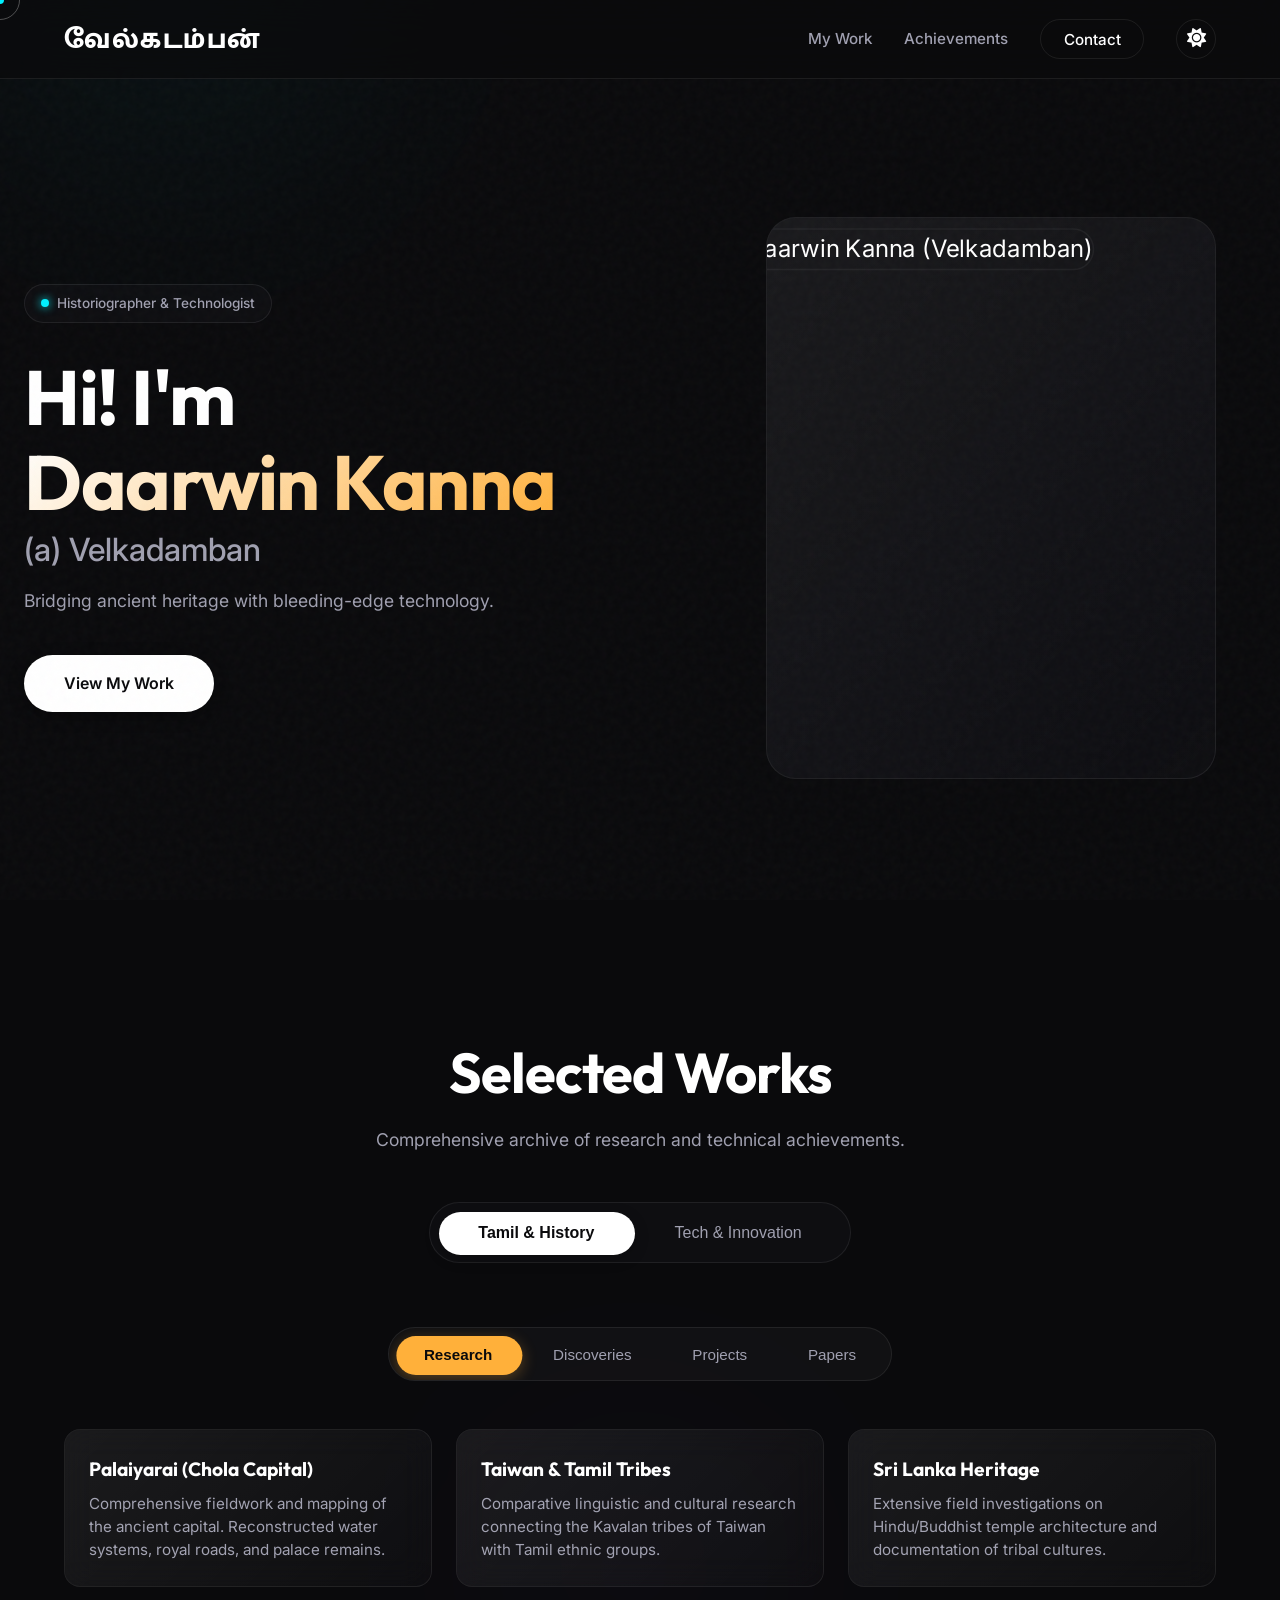
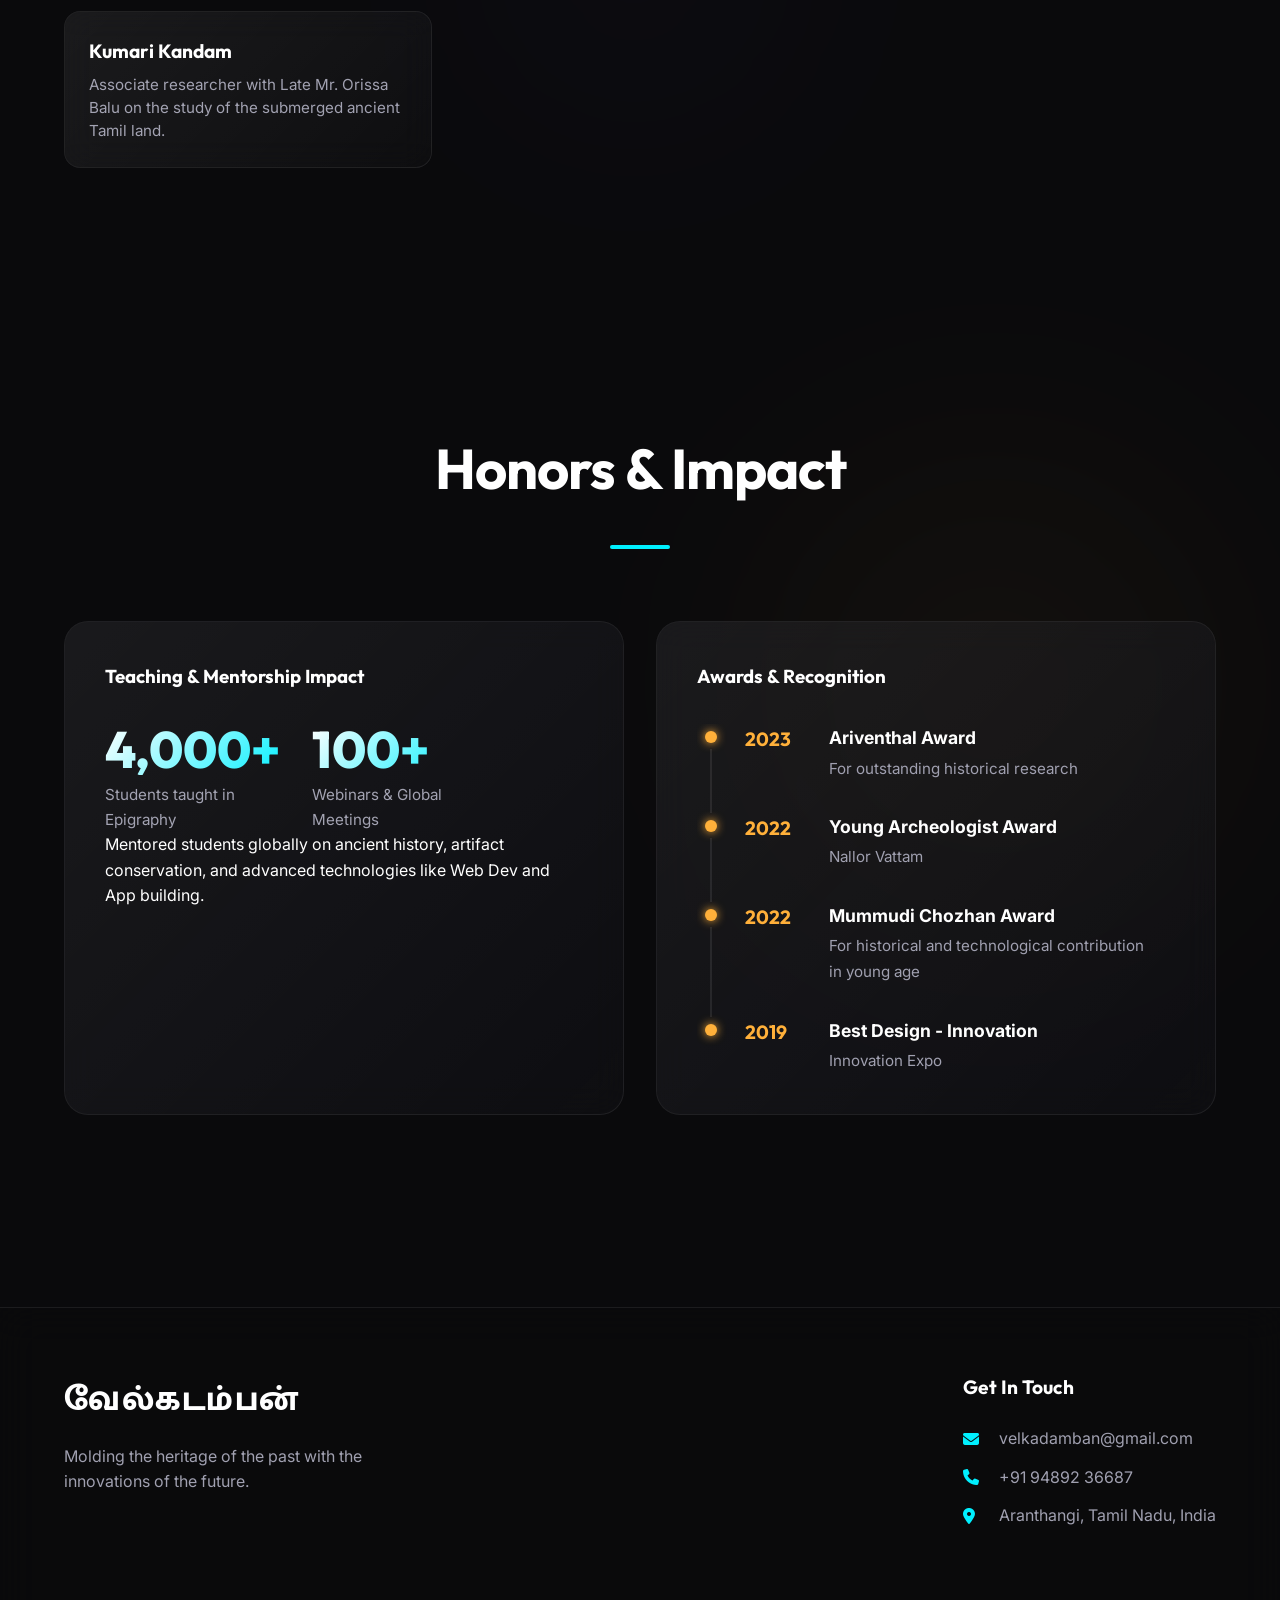
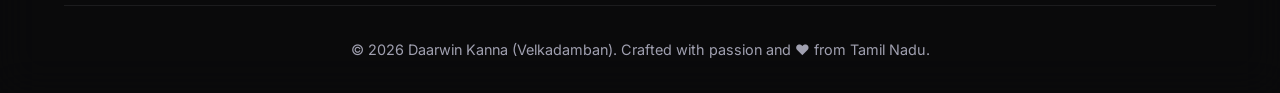
==== commit 1aab776b: "website" ====
--- a/index.html
+++ b/index.html
@@ -84,24 +84,8 @@
         <!-- Profile Picture & Abstract Graphic -->
         <div class="hero-visual fade-in">
             <div class="profile-container glass-panel">
-                <!-- IMPORTANT: Replace the src below with your actual image path when ready. Ex: assets/img/profile.jpg -->
-                <img src="https://images.unsplash.com/photo-1507003211169-0a1dd7228f2d?ixlib=rb-4.0.3&auto=format&fit=crop&w=800&q=80"
-                    alt="Daarwin Kanna" class="profile-img">
-
-                <div class="floating-badge badge-1 glass-card">
-                    <i class="fa-solid fa-scroll card-icon gold-icon"></i>
-                    <div>
-                        <span class="card-title">40+</span>
-                        <span class="card-sub">Inscriptions</span>
-                    </div>
-                </div>
-                <div class="floating-badge badge-2 glass-card">
-                    <i class="fa-solid fa-microchip card-icon teal-icon"></i>
-                    <div>
-                        <span class="card-title">AI Vision</span>
-                        <span class="card-sub">Pioneer</span>
-                    </div>
-                </div>
+                <img src="assets/img/velkadamban-daarwin_kanna.jpeg" alt="Daarwin Kanna (Velkadamban)"
+                    class="profile-img">
             </div>
         </div>
     </section>
@@ -118,7 +102,7 @@
             <!-- Tab Toggle Buttons -->
             <div class="portfolio-tabs magnetic-nav">
                 <button class="tab-btn active" id="history-tab" data-target="history-content" data-group="main">
-                    History - Tamil
+                    Tamil & History
                 </button>
                 <button class="tab-btn" id="tech-tab" data-target="tech-content" data-group="main">
                     Tech & Innovation
@@ -396,7 +380,7 @@
                 </div>
             </div>
             <div class="footer-bottom">
-                <p>&copy; 2026 Daarwin Kanna (Velkadamban). Crafted with passion and code.</p>
+                <p>&copy; 2026 Daarwin Kanna (Velkadamban). Crafted with passion and ❤️ from Tamil Nadu.</p>
             </div>
         </div>
     </footer>
--- a/assets/css/main.css
+++ b/assets/css/main.css
@@ -223,7 +223,7 @@
     font-family: 'ATM 403', 'Mukta Malar', var(--font-heading);
     font-weight: 800;
     font-size: 1.8rem;
-    letter-spacing: -0.5px;
+    letter-spacing: 1.5px;
     color: var(--text-primary);
     transition: var(--transition-smooth);
 }
@@ -597,18 +597,41 @@
     width: 100%;
     height: 100%;
     object-fit: cover;
+    object-position: center 10%;
     border-radius: 20px;
-    filter: grayscale(20%) brightness(0.9);
+    filter: grayscale(15%) contrast(1.05);
     transition: var(--transition-smooth);
+    border: 1px solid rgba(255, 255, 255, 0.05);
+    transform: scale(1.50) translateY(3%);
+    /* Shifted downward by 5% to save the head */
+    transform-origin: center;
+    /* Prevents the zoom from exploding through the top border */
+}
+
+.profile-container:hover {
+    box-shadow: 0 10px 40px rgba(0, 0, 0, 0.5);
+    border-color: rgba(255, 176, 58, 0.2);
 }
 
 .profile-container:hover .profile-img {
     filter: none;
-    transform: scale(1.02);
+    transform: scale(1.85) translateY(5%);
+    /* Maintains massive zoom on hover with slight pop */
+    border-color: rgba(255, 176, 58, 0.3);
 }
 
 .light-theme .profile-img {
-    filter: none;
+    filter: contrast(1.05);
+    border-color: rgba(0, 0, 0, 0.05);
+}
+
+.light-theme .profile-container:hover {
+    box-shadow: 0 10px 40px rgba(0, 0, 0, 0.1);
+    border-color: rgba(0, 164, 176, 0.2);
+}
+
+.light-theme .profile-container:hover .profile-img {
+    border-color: rgba(0, 164, 176, 0.3);
 }
 
 .floating-badge {
@@ -1398,10 +1421,11 @@
     margin-top: 2rem;
     max-height: 350px;
     overflow-y: auto;
-    padding-right: 1.5rem;
-    padding-left: 1.5rem;
+    overflow-x: hidden;
+    padding-right: 1rem;
+    padding-left: 0.5rem;
     position: relative;
-    border-left: 2px solid var(--glass-border);
+    /* Track removed from container and moved to segments below */
     scrollbar-width: thin;
     scrollbar-color: var(--accent-gold) rgba(255, 255, 255, 0.05);
 }
@@ -1427,19 +1451,41 @@
     position: relative;
     border-bottom: none;
     padding-bottom: 0;
+    padding-left: 2.5rem;
+    /* Make space inside the list item for the timeline */
 }
 
 .award-list li::before {
     content: '';
     position: absolute;
-    left: -1.9rem;
-    /* Align perfectly with the timeline track */
-    top: 5px;
+    left: 0;
+    /* Draw inside the new li bounding box, avoiding scroll clipping */
+    top: 7px;
     width: 12px;
     height: 12px;
     background: var(--accent-gold);
     border-radius: 50%;
     box-shadow: 0 0 10px var(--accent-gold);
+    z-index: 2;
+}
+
+/* Specific Timeline Segment Connecting lines */
+.award-list li::after {
+    content: '';
+    position: absolute;
+    left: 5px;
+    /* Perfectly centered below the 12px bead */
+    width: 2px;
+    background: var(--glass-border);
+    top: 25px;
+    /* Start below the golden bead */
+    bottom: -2rem;
+    /* Span past margin exactly to the top of next item */
+    z-index: 1;
+}
+
+.award-list li:last-child::after {
+    display: none;
 }
 
 .award-list li:last-child {
@@ -1659,4 +1705,171 @@
     .section-title {
         font-size: 2.2rem;
     }
+}
+
+/* Comprehensive Typographic and Padding scaling for Mobile */
+@media (max-width: 600px) {
+
+    /* Brand Logo Text */
+    .brand-text {
+        font-size: 1.4rem;
+    }
+
+    .footer-brand .brand-text {
+        font-size: 1.8rem;
+    }
+
+    /* Hero scaling */
+    .hero-title {
+        font-size: 2.5rem;
+        letter-spacing: -1px;
+    }
+
+    .hero-aka {
+        font-size: 1rem;
+    }
+
+    .hero-desc {
+        font-size: 0.95rem;
+        margin-bottom: 1.8rem;
+    }
+
+    /* Glass Panel compression */
+    .glass-panel {
+        padding: 1.5rem;
+    }
+
+    /* Tabs Main Scaling */
+    .portfolio-tabs {
+        max-width: 100%;
+        overflow-x: auto;
+        -webkit-overflow-scrolling: touch;
+        scrollbar-width: none;
+        padding: 0.3rem;
+        margin-bottom: 2rem;
+    }
+
+    .portfolio-tabs::-webkit-scrollbar {
+        display: none;
+    }
+
+    .tab-btn {
+        padding: 0.6rem 1.2rem;
+        font-size: 0.85rem;
+        white-space: nowrap;
+    }
+
+    /* Sub-tabs scaling */
+    .sub-tabs-container,
+    .sub-sub-tabs-container {
+        padding: 0.2rem;
+        gap: 0;
+        margin-bottom: 1.5rem;
+    }
+
+    .sub-tab-btn {
+        padding: 0.5rem 1rem;
+        font-size: 0.85rem;
+    }
+
+    .pill-btn {
+        padding: 0.4rem 0.9rem;
+        font-size: 0.75rem;
+    }
+
+    /* Content lists */
+    .elite-list-item h4,
+    .elite-list-item h5 {
+        font-size: 1.05rem;
+    }
+
+    .elite-list-item p {
+        font-size: 0.85rem;
+    }
+
+    /* Nested Tab Columns Reset */
+    .tech-columns {
+        gap: 2rem;
+    }
+
+    .category-container {
+        gap: 2.5rem;
+    }
+
+    /* Timeline sizing */
+    .award-year {
+        font-size: 1rem;
+        min-width: 45px;
+    }
+
+    .award-info strong {
+        font-size: 0.95rem;
+    }
+
+    .award-info span {
+        font-size: 0.8rem;
+    }
+
+    .award-list li {
+        gap: 0.8rem;
+        padding-left: 1.8rem;
+    }
+
+    .award-list li::before {
+        width: 10px;
+        height: 10px;
+        top: 6px;
+    }
+
+    .award-list li::after {
+        left: 4px;
+    }
+}
+
+@media (max-width: 480px) {
+
+    /* Ultra small screens (< iPhone SE) */
+    .hero-title {
+        font-size: 2.2rem;
+    }
+
+    .hero-desc {
+        font-size: 0.9rem;
+    }
+
+    .btn {
+        padding: 0.8rem 1.8rem;
+        font-size: 0.9rem;
+    }
+
+    .section-title {
+        font-size: 1.8rem;
+    }
+
+    .about-text h3 {
+        font-size: 1.5rem;
+    }
+
+    .role-card h4 {
+        font-size: 1.2rem;
+    }
+
+    .metric-number {
+        font-size: 2rem;
+    }
+
+    .metric-label {
+        font-size: 0.85rem;
+    }
+
+    /* Ensure tabs don't burst on tiny screens */
+    .sub-tab-btn {
+        padding: 0.5rem 0.8rem;
+        font-size: 0.8rem;
+    }
+
+    .pill-btn {
+        padding: 0.4rem 0.6rem;
+        font-size: 0.7rem;
+    }
 }
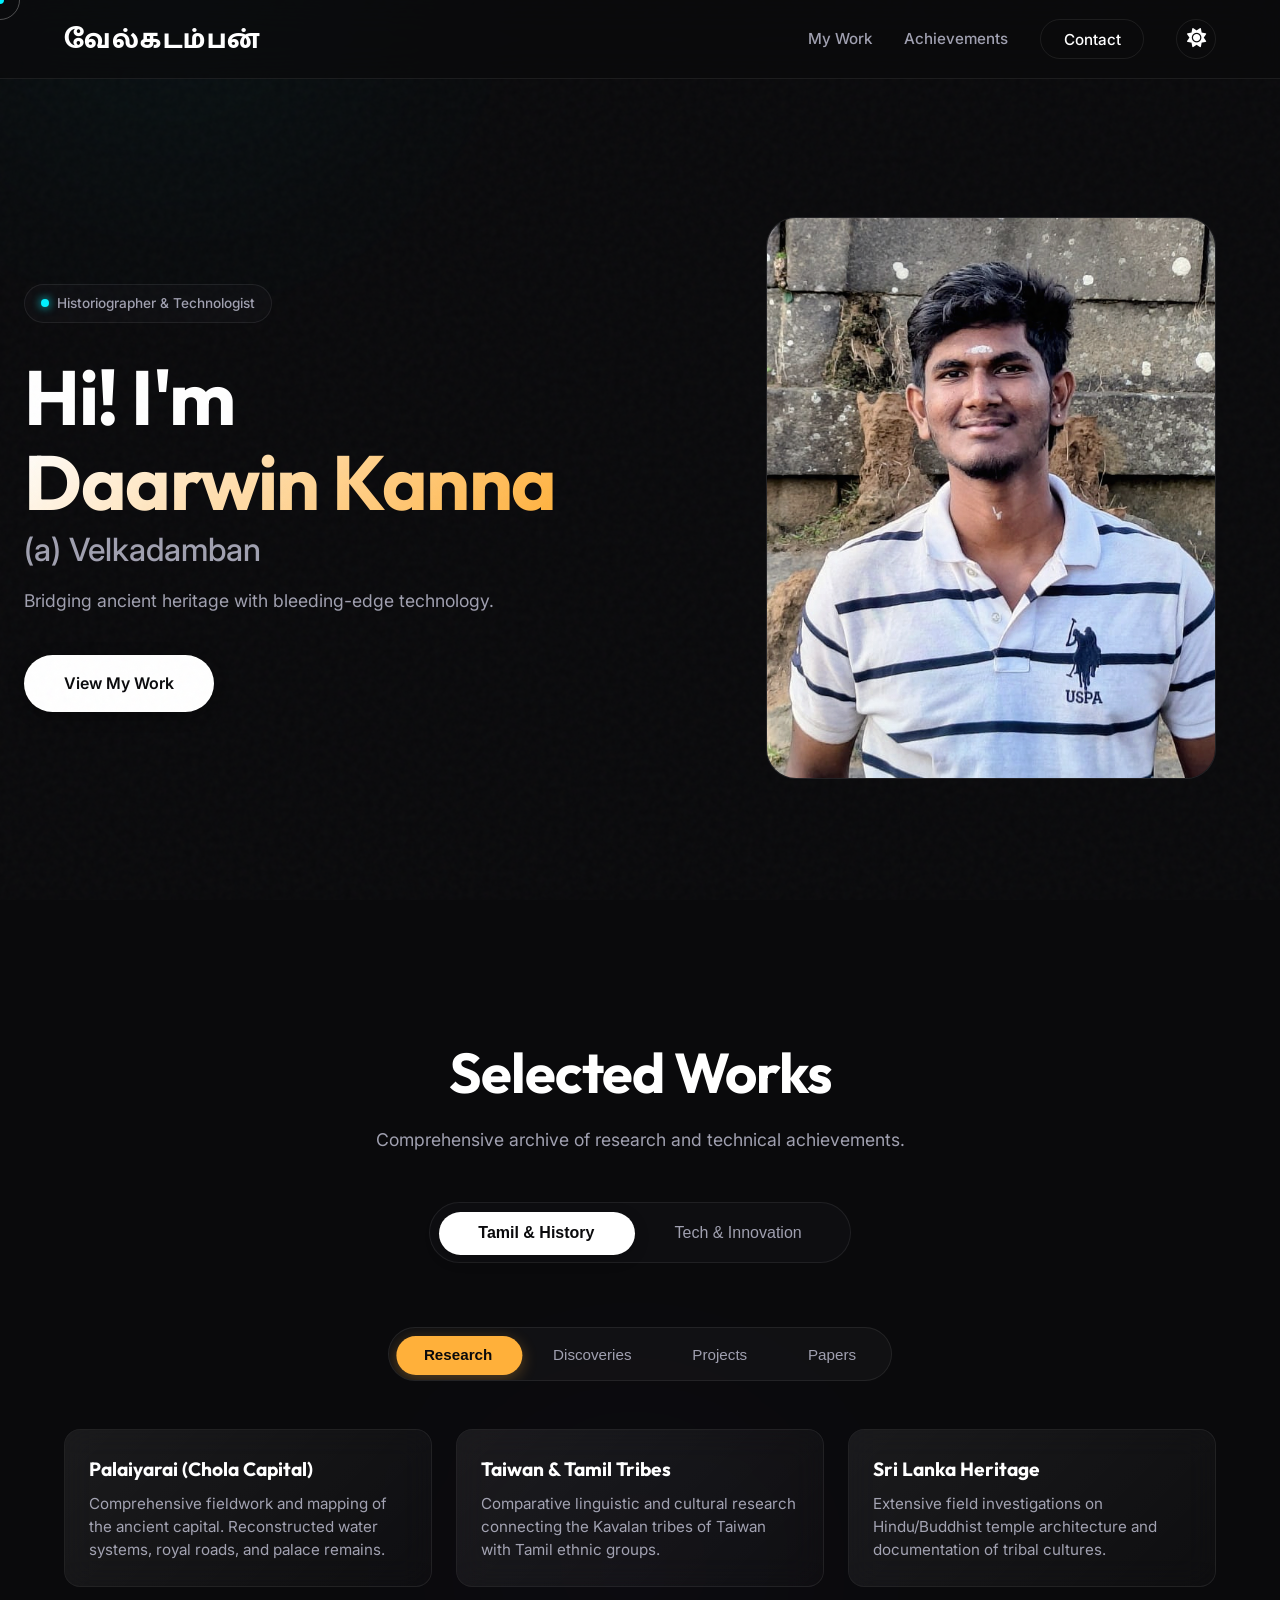
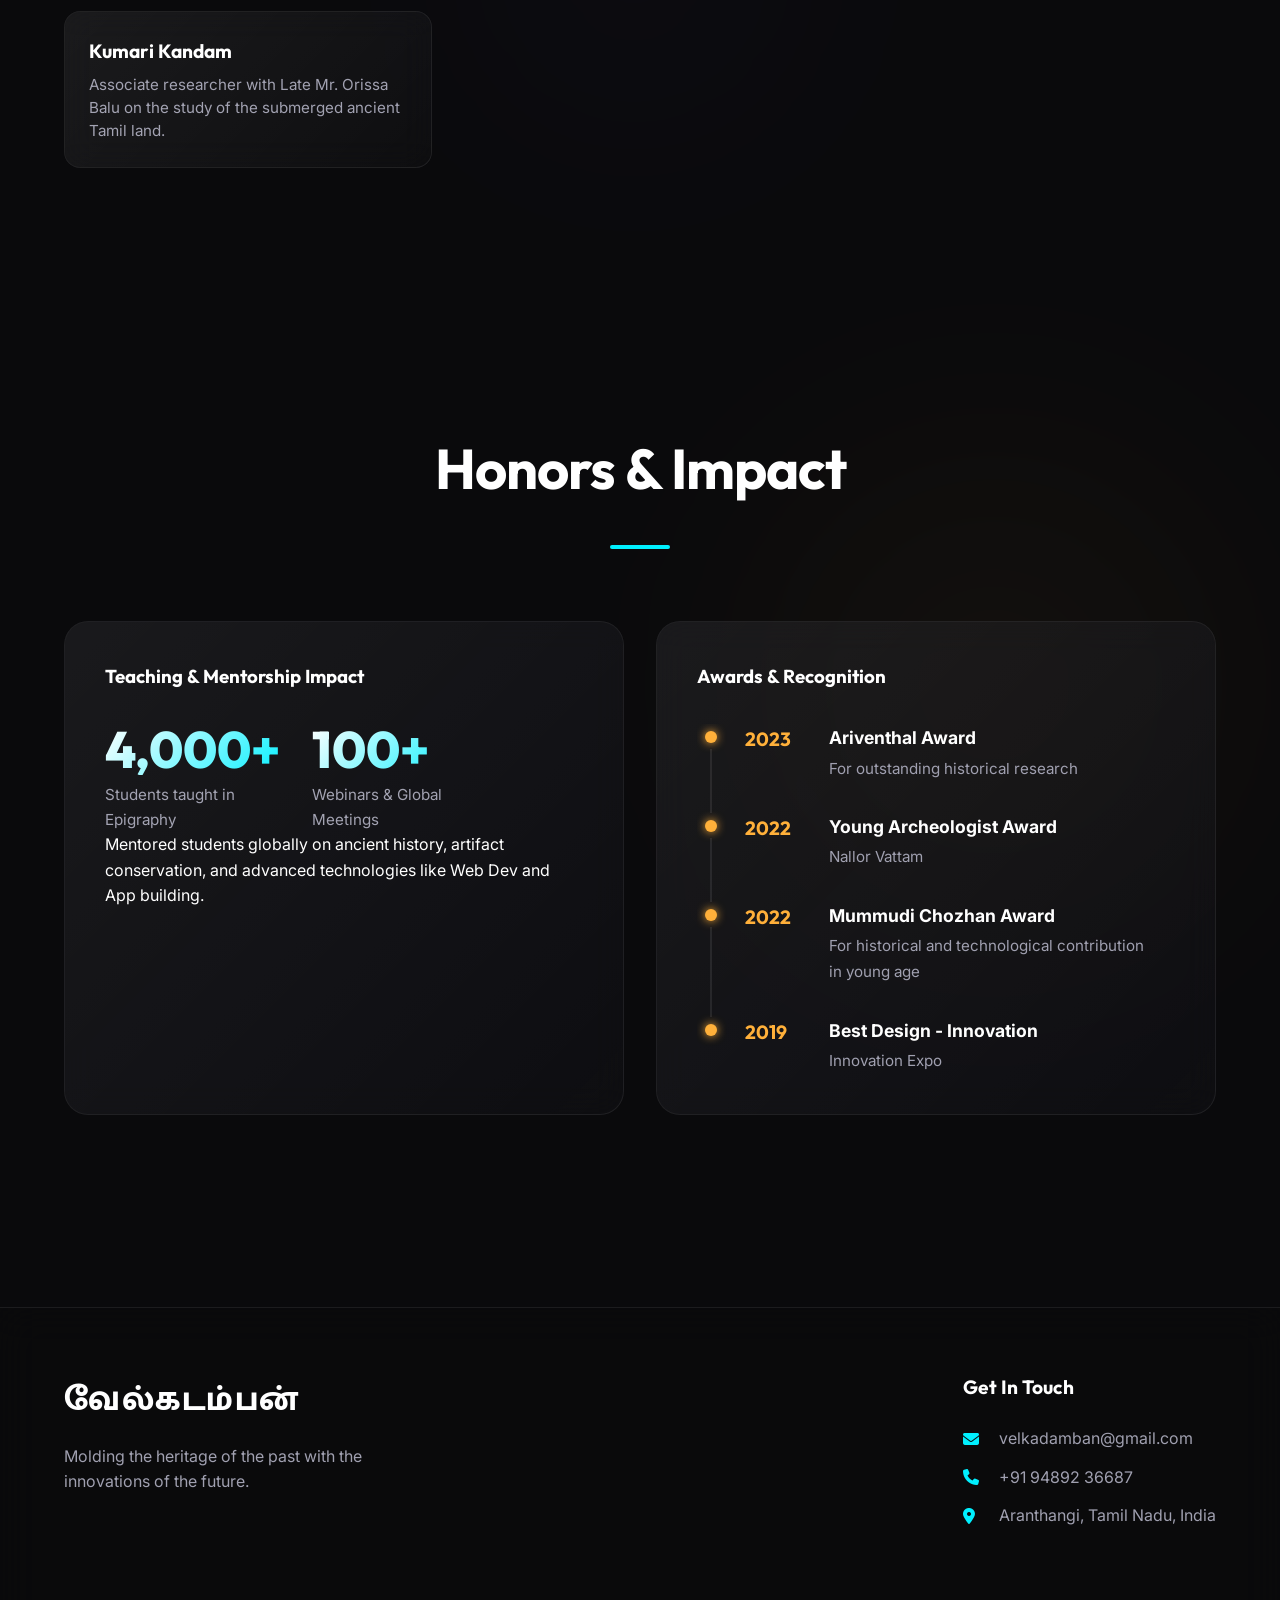
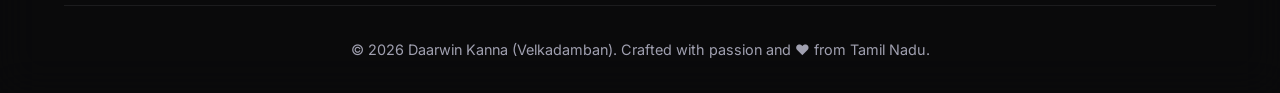
==== commit 47317cdf: "fix" ====
--- a/index.html
+++ b/index.html
@@ -84,7 +84,7 @@
         <!-- Profile Picture & Abstract Graphic -->
         <div class="hero-visual fade-in">
             <div class="profile-container glass-panel">
-                <img src="assets/img/velkadamban-daarwin_kanna.jpeg" alt="Daarwin Kanna (Velkadamban)"
+                <img src="assets/img/velkadamban-daarwin_kanna.jpg" alt="Daarwin Kanna (Velkadamban)"
                     class="profile-img">
             </div>
         </div>
